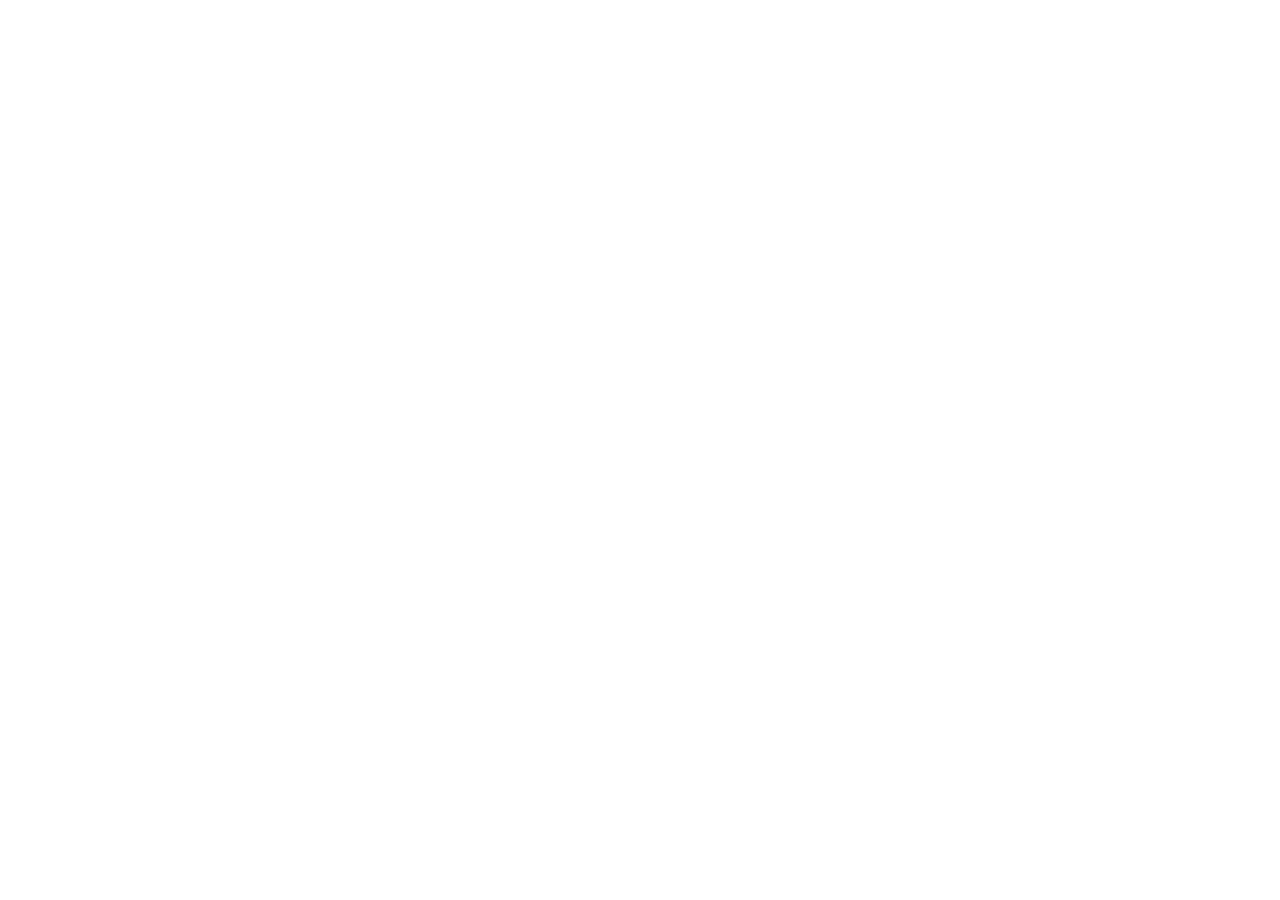
==== admin.html @ 758db46f "Create admin.html" ====
<!DOCTYPE html>
<html lang="zh-CN">
<head>
<meta charset="UTF-8">
<meta name="viewport" content="width=device-width, initial-scale=1">
<title>品牌管理端 · 品牌订货分销系统 · 峰欧服饰</title>
<link rel="icon" type="image/png" href="assets/img/logo.png">
<link rel="stylesheet" href="assets/css/xk.css?v=102">
</head>
<body>
<script src="assets/js/store.js?v=100"></script>
<script src="assets/js/ui.js?v=100"></script>
<script src="assets/js/admin.js?v=100"></script>
<script src="assets/js/admin2.js?v=101"></script>
</body>
</html>
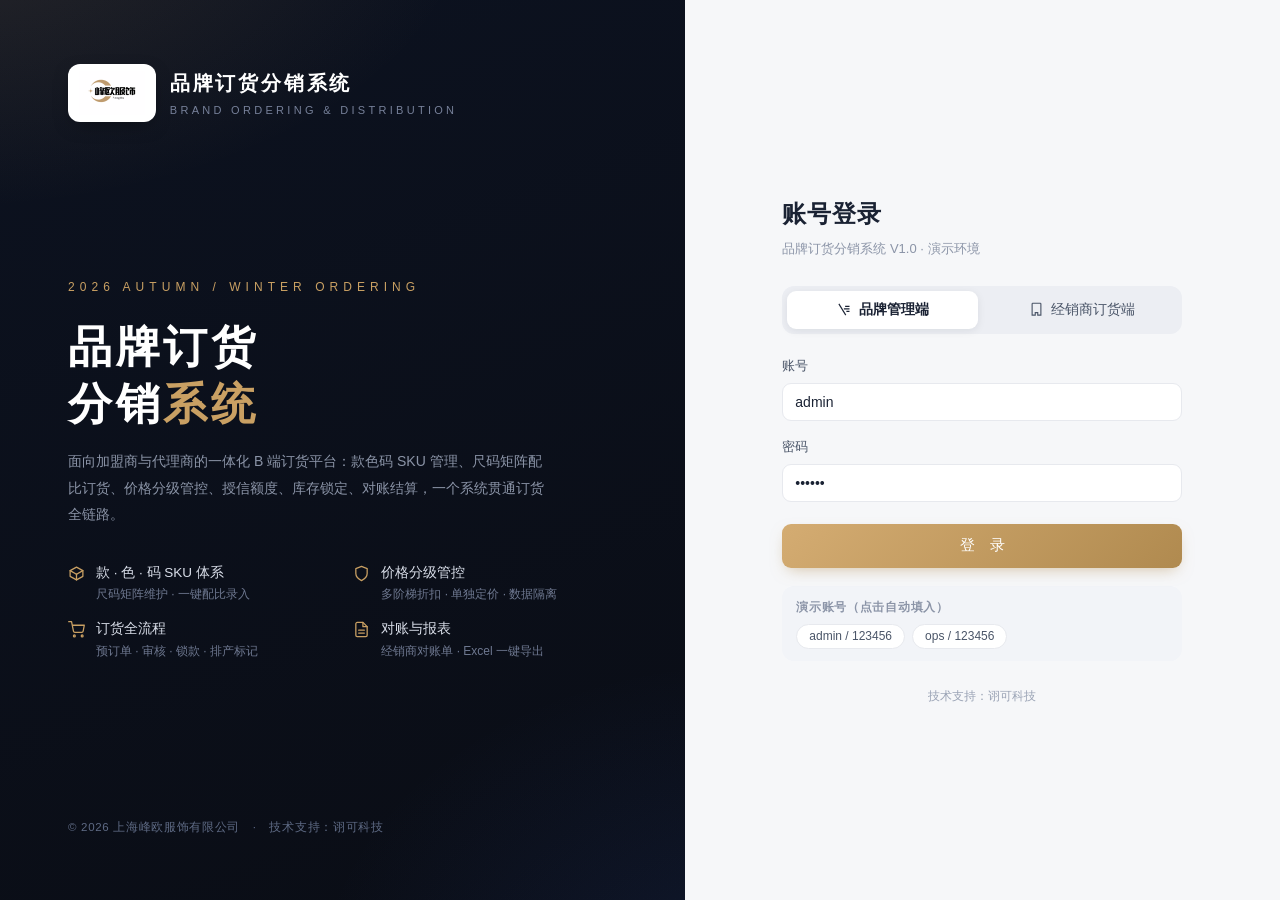
==== commit 991d0a63: "Update admin.html" ====
--- a/admin.html
+++ b/admin.html
@@ -9,7 +9,7 @@
 </head>
 <body>
 <script src="assets/js/store.js?v=100"></script>
-<script src="assets/js/ui.js?v=100"></script>
+<script src="assets/js/ui.js?v=110"></script>
 <script src="assets/js/admin.js?v=100"></script>
 <script src="assets/js/admin2.js?v=101"></script>
 </body>
--- a/assets/css/xk.css
+++ b/assets/css/xk.css
@@ -0,0 +1,350 @@
+/* ============================================================
+   品牌订货分销系统 · 设计系统
+   上海诩可科技有限公司 · 前端视觉规范（深墨蓝 × 香槟金）
+   ============================================================ */
+:root{
+  --bg:#F4F5F7; --card:#FFFFFF; --line:#E7E9EE; --line2:#EEF0F4;
+  --ink:#1A2233; --ink2:#4A5568; --mut:#8B94A7;
+  --navy:#0C121E; --navy2:#131B2B; --navy3:#1B2537; --navy-line:rgba(255,255,255,.07);
+  --gold:#B08A4F; --gold2:#C9A063; --gold-grad:linear-gradient(135deg,#D4AC72,#B08A4F);
+  --ok:#25966B; --ok-bg:#E8F6EF; --warn:#C97D15; --warn-bg:#FBF1E2;
+  --err:#CE4B3F; --err-bg:#FBEAE8; --info:#3B6BE8; --info-bg:#EAF0FE;
+  --purple:#7A5AF8; --purple-bg:#F0ECFE; --teal:#0E8F86; --teal-bg:#E4F5F4;
+  --shadow:0 1px 2px rgba(16,24,40,.05),0 10px 30px -14px rgba(16,24,40,.14);
+  --shadow-lg:0 20px 60px -18px rgba(10,16,30,.35);
+  --r:14px; --r2:10px;
+  --font:-apple-system,BlinkMacSystemFont,"PingFang SC","Hiragino Sans GB","Microsoft YaHei","Helvetica Neue",Arial,sans-serif;
+  --num:"DIN Alternate","Bahnschrift",-apple-system,"PingFang SC",sans-serif;
+}
+*{margin:0;padding:0;box-sizing:border-box}
+html,body{height:100%}
+body{font-family:var(--font);background:var(--bg);color:var(--ink);font-size:14px;line-height:1.6;-webkit-font-smoothing:antialiased}
+a{color:inherit;text-decoration:none}
+button{font-family:inherit;cursor:pointer;border:none;background:none}
+input,select,textarea{font-family:inherit;font-size:14px;color:var(--ink);outline:none}
+::-webkit-scrollbar{width:9px;height:9px}
+::-webkit-scrollbar-thumb{background:#C7CCD8;border-radius:9px;border:2px solid var(--bg)}
+::-webkit-scrollbar-track{background:transparent}
+.num{font-family:var(--num);letter-spacing:.02em}
+
+/* ============ 通用 ============ */
+.btn{display:inline-flex;align-items:center;gap:6px;padding:0 16px;height:36px;border-radius:9px;font-size:13.5px;font-weight:500;transition:.18s;white-space:nowrap;user-select:none}
+.btn svg{width:15px;height:15px}
+.btn-primary{background:var(--gold-grad);color:#fff;box-shadow:0 6px 16px -6px rgba(176,138,79,.55)}
+.btn-primary:hover{filter:brightness(1.07)}
+.btn-dark{background:var(--navy2);color:#E8ECF4}
+.btn-dark:hover{background:var(--navy3)}
+.btn-ghost{background:#fff;color:var(--ink2);border:1px solid var(--line)}
+.btn-ghost:hover{border-color:#C9CFDB;color:var(--ink)}
+.btn-danger{background:var(--err-bg);color:var(--err)}
+.btn-danger:hover{background:#F6D9D5}
+.btn-ok{background:var(--ok-bg);color:var(--ok)}
+.btn-sm{height:30px;padding:0 12px;font-size:12.5px;border-radius:7px}
+.btn-sm svg{width:13px;height:13px}
+.btn:disabled{opacity:.45;cursor:not-allowed}
+.btn-link{color:var(--gold);font-size:13px;padding:0 4px;height:auto}
+.btn-link:hover{text-decoration:underline}
+.icon{width:16px;height:16px;flex:none}
+
+.card{background:var(--card);border-radius:var(--r);box-shadow:var(--shadow);border:1px solid var(--line2)}
+.card-hd{display:flex;align-items:center;justify-content:space-between;padding:18px 22px 0}
+.card-title{font-size:15.5px;font-weight:600;letter-spacing:.02em;display:flex;align-items:center;gap:8px}
+.card-title::before{content:"";width:3.5px;height:15px;border-radius:3px;background:var(--gold-grad)}
+.card-sub{font-size:12.5px;color:var(--mut);margin-top:2px}
+
+.badge{display:inline-flex;align-items:center;gap:4px;padding:2px 9px;border-radius:99px;font-size:12px;font-weight:500;line-height:1.5}
+.b-ok{background:var(--ok-bg);color:var(--ok)} .b-warn{background:var(--warn-bg);color:var(--warn)}
+.b-err{background:var(--err-bg);color:var(--err)} .b-info{background:var(--info-bg);color:var(--info)}
+.b-navy{background:#E9EDF5;color:#3D4A66} .b-gold{background:#F7EEDF;color:#9A773C}
+.b-purple{background:var(--purple-bg);color:var(--purple)} .b-teal{background:var(--teal-bg);color:var(--teal)}
+.b-mut{background:#EFF1F5;color:var(--mut)}
+.dot{width:6px;height:6px;border-radius:99px;display:inline-block}
+
+.swatch{width:15px;height:15px;border-radius:5px;display:inline-block;border:1px solid rgba(0,0,0,.12);vertical-align:-3px;box-shadow:inset 0 0 0 1.5px #fff}
+
+/* ============ 表格 ============ */
+.table-wrap{overflow:auto;border-radius:0 0 var(--r) var(--r)}
+table.xk{width:100%;border-collapse:collapse;font-size:13.5px;min-width:720px}
+table.xk thead th{position:sticky;top:0;background:#F8F9FB;color:var(--mut);font-weight:500;font-size:12.5px;text-align:left;padding:11px 14px;border-bottom:1px solid var(--line);white-space:nowrap;z-index:1}
+table.xk tbody td{padding:12px 14px;border-bottom:1px solid var(--line2);color:var(--ink2);vertical-align:middle}
+table.xk tbody tr{transition:.12s}
+table.xk tbody tr:hover{background:#FAFBFD}
+table.xk tbody tr:last-child td{border-bottom:none}
+table.xk .strong{color:var(--ink);font-weight:500}
+.empty{padding:56px 0;text-align:center;color:var(--mut);font-size:13px}
+.empty svg{width:42px;height:42px;opacity:.3;margin-bottom:10px}
+
+.pager{display:flex;align-items:center;justify-content:flex-end;gap:10px;padding:12px 16px;font-size:12.5px;color:var(--mut)}
+.pager button{width:28px;height:28px;border-radius:7px;border:1px solid var(--line);background:#fff;color:var(--ink2);display:inline-flex;align-items:center;justify-content:center}
+.pager button:disabled{opacity:.4}
+.pager svg{width:14px;height:14px}
+
+/* ============ 表单 ============ */
+.field{margin-bottom:16px}
+.field>label{display:block;font-size:13px;color:var(--ink2);font-weight:500;margin-bottom:6px}
+.field>label .req{color:var(--err);margin-left:2px}
+.ipt,.sel,.ta{width:100%;height:38px;border:1px solid var(--line);border-radius:9px;padding:0 12px;background:#fff;transition:.15s}
+.ta{height:auto;padding:9px 12px;resize:vertical;min-height:76px}
+.ipt:focus,.sel:focus,.ta:focus{border-color:var(--gold2);box-shadow:0 0 0 3px rgba(201,160,99,.16)}
+.ipt:disabled,.sel:disabled{background:#F4F5F7;color:var(--mut)}
+.field .help{font-size:12px;color:var(--mut);margin-top:4px}
+.field.err .ipt,.field.err .sel{border-color:var(--err)}
+.field .err-msg{font-size:12px;color:var(--err);margin-top:4px;display:none}
+.field.err .err-msg{display:block}
+.form-grid{display:grid;grid-template-columns:1fr 1fr;gap:0 18px}
+.form-grid .full{grid-column:1/-1}
+
+/* ============ 布局（管理端） ============ */
+.app{display:flex;min-height:100vh}
+.side{width:232px;background:linear-gradient(180deg,var(--navy) 0%,#0A0F19 100%);color:#B9C2D4;display:flex;flex-direction:column;position:fixed;top:0;bottom:0;left:0;z-index:50}
+.side-logo{display:flex;align-items:center;gap:11px;padding:22px 20px 18px;border-bottom:1px solid var(--navy-line)}
+.side-logo .mark{width:38px;height:38px;border-radius:11px;background:var(--gold-grad);display:flex;align-items:center;justify-content:center;font-weight:700;color:#fff;font-size:15px;letter-spacing:.02em;box-shadow:0 6px 18px -6px rgba(201,160,99,.6)}
+.side-logo .t1{color:#F2EDE3;font-size:15px;font-weight:600;letter-spacing:.06em}
+.side-logo .t2{font-size:10.5px;color:#77819A;letter-spacing:.14em;margin-top:1px}
+.nav{flex:1;overflow-y:auto;padding:14px 12px}
+.nav-group{font-size:11px;color:#5E6A84;letter-spacing:.18em;padding:14px 12px 7px}
+.nav-item{display:flex;align-items:center;gap:10px;padding:9.5px 12px;border-radius:9px;font-size:13.5px;color:#AAB4C8;cursor:pointer;transition:.15s;margin-bottom:2px;position:relative}
+.nav-item svg{width:16.5px;height:16.5px;opacity:.85}
+.nav-item:hover{color:#fff;background:rgba(255,255,255,.05)}
+.nav-item.on{color:#F5E9D5;background:linear-gradient(90deg,rgba(201,160,99,.22),rgba(201,160,99,.05));font-weight:500}
+.nav-item.on::before{content:"";position:absolute;left:-12px;top:8px;bottom:8px;width:3px;border-radius:0 3px 3px 0;background:var(--gold-grad)}
+.nav-item .cnt{margin-left:auto;background:var(--gold);color:#fff;font-size:11px;padding:0 7px;border-radius:99px;line-height:17px}
+.side-user{border-top:1px solid var(--navy-line);padding:14px 16px;display:flex;align-items:center;gap:10px}
+.side-user .av{width:34px;height:34px;border-radius:99px;background:linear-gradient(135deg,#232E44,#1A2436);border:1px solid rgba(201,160,99,.4);display:flex;align-items:center;justify-content:center;color:var(--gold2);font-size:13px;font-weight:600}
+.side-user .n{color:#E6EAF2;font-size:13px;font-weight:500}
+.side-user .r{font-size:11px;color:#77819A}
+.side-user .out{margin-left:auto;color:#77819A;width:30px;height:30px;border-radius:8px;display:flex;align-items:center;justify-content:center}
+.side-user .out:hover{color:#F3D9AE;background:rgba(255,255,255,.06)}
+
+.main{flex:1;margin-left:232px;display:flex;flex-direction:column;min-width:0}
+.topbar{height:62px;background:rgba(255,255,255,.85);backdrop-filter:blur(10px);border-bottom:1px solid var(--line);display:flex;align-items:center;padding:0 26px;gap:14px;position:sticky;top:0;z-index:40}
+.crumb{font-size:15px;font-weight:600;color:var(--ink);letter-spacing:.02em}
+.crumb small{color:var(--mut);font-weight:400;font-size:12.5px;margin-left:10px}
+.topbar .right{margin-left:auto;display:flex;align-items:center;gap:10px}
+.top-date{font-size:12.5px;color:var(--mut)}
+.bell{position:relative;width:36px;height:36px;border-radius:10px;border:1px solid var(--line);background:#fff;display:flex;align-items:center;justify-content:center;color:var(--ink2)}
+.bell:hover{border-color:#C9CFDB}
+.bell .n{position:absolute;top:-5px;right:-5px;background:var(--err);color:#fff;font-size:10.5px;min-width:17px;height:17px;border-radius:99px;display:flex;align-items:center;justify-content:center;padding:0 4px;border:2px solid #fff}
+.bell-menu{position:absolute;right:0;top:44px;width:280px;background:#fff;border-radius:12px;box-shadow:var(--shadow-lg);border:1px solid var(--line);padding:8px;display:none;text-align:left}
+.bell-menu.open{display:block}
+.bell-menu .bi{display:flex;align-items:center;gap:9px;padding:9px 11px;border-radius:8px;font-size:13px;color:var(--ink2);width:100%;text-align:left}
+.bell-menu .bi:hover{background:#F6F7FA;color:var(--ink)}
+.content{flex:1;padding:24px 26px 0;max-width:1460px;width:100%;margin:0 auto}
+.page-foot{padding:26px 26px 22px;text-align:center;color:#9AA3B5;font-size:12px;letter-spacing:.03em}
+.page-foot b{color:#8B94A7;font-weight:500}
+.page-foot .gold{color:var(--gold)}
+
+/* ============ 工作台 ============ */
+.kpis{display:grid;grid-template-columns:repeat(4,1fr);gap:16px;margin-bottom:18px}
+.kpi{background:var(--card);border-radius:var(--r);border:1px solid var(--line2);box-shadow:var(--shadow);padding:18px 20px;position:relative;overflow:hidden}
+.kpi::after{content:"";position:absolute;right:-24px;top:-24px;width:96px;height:96px;border-radius:99px;background:radial-gradient(circle,rgba(201,160,99,.10),transparent 70%)}
+.kpi .lb{font-size:12.5px;color:var(--mut);display:flex;align-items:center;gap:7px}
+.kpi .lb svg{width:15px;height:15px;color:var(--gold)}
+.kpi .v{font-size:26px;font-weight:600;margin-top:8px;letter-spacing:.01em}
+.kpi .v small{font-size:13px;color:var(--mut);font-weight:400;margin-left:3px}
+.kpi .delta{font-size:12px;margin-top:5px;color:var(--mut)}
+.kpi .delta b{font-weight:500}
+.kpi .delta .up{color:var(--ok)} .kpi .delta .dn{color:var(--err)}
+.grid-2{display:grid;grid-template-columns:1.6fr 1fr;gap:16px;margin-bottom:16px}
+.grid-2b{display:grid;grid-template-columns:1fr 1fr;gap:16px;margin-bottom:16px}
+.panel-body{padding:16px 22px 20px}
+
+.hbar{display:flex;align-items:center;gap:12px;margin:11px 0}
+.hbar .lb{width:118px;font-size:12.5px;color:var(--ink2);white-space:nowrap;overflow:hidden;text-overflow:ellipsis;flex:none}
+.hbar .track{flex:1;height:9px;border-radius:99px;background:#F0F1F5;overflow:hidden}
+.hbar .fill{height:100%;border-radius:99px;background:linear-gradient(90deg,#D4AC72,#B08A4F);min-width:4px}
+.hbar .v{width:96px;text-align:right;font-size:12.5px;color:var(--ink2);flex:none;font-family:var(--num)}
+.legend{display:flex;flex-wrap:wrap;gap:8px 16px;font-size:12px;color:var(--ink2)}
+.legend i{width:9px;height:9px;border-radius:3px;display:inline-block;margin-right:5px}
+
+/* ============ Tabs / 工具条 ============ */
+.tabs{display:flex;gap:4px;border-bottom:1px solid var(--line);margin-bottom:18px;overflow-x:auto}
+.tab{padding:9px 16px;font-size:13.5px;color:var(--mut);border-bottom:2px solid transparent;cursor:pointer;white-space:nowrap;display:flex;gap:6px;align-items:center}
+.tab:hover{color:var(--ink2)}
+.tab.on{color:var(--ink);font-weight:600;border-bottom-color:var(--gold)}
+.tab .cnt{background:#EFF1F5;color:var(--mut);font-size:11.5px;padding:0 7px;border-radius:99px;line-height:17px}
+.tab.on .cnt{background:#F3E9D8;color:#9A773C}
+.toolbar{display:flex;align-items:center;gap:10px;flex-wrap:wrap;margin-bottom:16px}
+.toolbar .sp{flex:1}
+.search-box{display:flex;align-items:center;gap:8px;height:36px;padding:0 12px;border:1px solid var(--line);border-radius:9px;background:#fff;width:240px}
+.search-box:focus-within{border-color:var(--gold2);box-shadow:0 0 0 3px rgba(201,160,99,.14)}
+.search-box svg{width:15px;height:15px;color:var(--mut)}
+.search-box input{border:none;flex:1;min-width:0;font-size:13px}
+.filters .sel{width:auto;min-width:120px;height:36px}
+
+/* ============ 弹窗 / 抽屉 ============ */
+.mask{position:fixed;inset:0;background:rgba(12,18,30,.45);backdrop-filter:blur(3px);z-index:100;display:flex;align-items:center;justify-content:center;animation:fade .18s}
+@keyframes fade{from{opacity:0}}
+@keyframes pop{from{opacity:0;transform:translateY(14px) scale(.98)}}
+.modal{background:#fff;border-radius:16px;box-shadow:var(--shadow-lg);width:560px;max-width:94vw;max-height:88vh;display:flex;flex-direction:column;animation:pop .22s}
+.modal.wide{width:860px}
+.modal-hd{display:flex;align-items:center;justify-content:space-between;padding:18px 22px;border-bottom:1px solid var(--line2)}
+.modal-hd .t{font-size:16px;font-weight:600;letter-spacing:.02em}
+.modal-hd .x{width:30px;height:30px;border-radius:8px;display:flex;align-items:center;justify-content:center;color:var(--mut)}
+.modal-hd .x:hover{background:#F2F3F6;color:var(--ink)}
+.modal-bd{padding:20px 22px;overflow-y:auto}
+.modal-ft{padding:14px 22px;border-top:1px solid var(--line2);display:flex;justify-content:flex-end;gap:10px}
+.drawer-mask{position:fixed;inset:0;background:rgba(12,18,30,.42);backdrop-filter:blur(2px);z-index:100}
+.drawer{position:fixed;top:0;right:0;bottom:0;width:720px;max-width:94vw;background:#fff;box-shadow:var(--shadow-lg);z-index:101;display:flex;flex-direction:column;animation:slidein .25s cubic-bezier(.2,.7,.3,1)}
+@keyframes slidein{from{transform:translateX(60px);opacity:0}}
+.drawer-hd{display:flex;align-items:center;gap:12px;padding:18px 24px;border-bottom:1px solid var(--line2)}
+.drawer-hd .t{font-size:16.5px;font-weight:600;flex:1}
+.drawer-bd{flex:1;overflow-y:auto;padding:22px 24px}
+.drawer-ft{padding:14px 24px;border-top:1px solid var(--line2);display:flex;gap:10px;justify-content:flex-end;background:#FAFBFD}
+
+/* toast */
+.toasts{position:fixed;top:22px;left:50%;transform:translateX(-50%);z-index:300;display:flex;flex-direction:column;gap:10px;align-items:center}
+.toast{display:flex;align-items:center;gap:9px;background:#141B2B;color:#EDEFF5;font-size:13.5px;padding:11px 18px;border-radius:11px;box-shadow:var(--shadow-lg);animation:pop .2s;max-width:76vw}
+.toast svg{width:16px;height:16px}
+.toast.ok svg{color:#6BCB95}.toast.err svg{color:#F0958B}.toast.warn svg{color:#EBBA6F}
+
+/* ============ 描述列表 / 时间线 ============ */
+.desc{display:grid;grid-template-columns:repeat(2,1fr);gap:0;border:1px solid var(--line2);border-radius:12px;overflow:hidden;margin-bottom:18px}
+.desc .d{padding:11px 16px;border-bottom:1px solid var(--line2);background:#FAFBFD;font-size:13px}
+.desc .d:nth-child(4n+1),.desc .d:nth-child(4n+2){border-right:1px solid var(--line2)}
+.desc .d b{display:block;font-size:11.5px;color:var(--mut);font-weight:400;margin-bottom:2px}
+.desc .d span{color:var(--ink);font-weight:500}
+.tl{position:relative;padding-left:22px}
+.tl::before{content:"";position:absolute;left:5px;top:6px;bottom:6px;width:2px;background:var(--line)}
+.tl-i{position:relative;padding:0 0 18px}
+.tl-i::before{content:"";position:absolute;left:-22px;top:5px;width:12px;height:12px;border-radius:99px;background:#fff;border:3px solid #D4DAE5}
+.tl-i.on::before{border-color:var(--gold2);box-shadow:0 0 0 4px rgba(201,160,99,.18)}
+.tl-i .t{font-size:13px;font-weight:600;color:var(--ink)}
+.tl-i .s{font-size:12px;color:var(--mut)}
+
+/* ============ 尺码矩阵 ============ */
+.matrix{border:1px solid var(--line);border-radius:12px;overflow:auto}
+table.mx{border-collapse:collapse;width:100%;font-size:13px;min-width:560px}
+table.mx th{background:#F8F9FB;padding:9px 12px;font-size:12.5px;color:var(--mut);font-weight:500;border-bottom:1px solid var(--line);white-space:nowrap}
+table.mx td{padding:7px 10px;border-bottom:1px solid var(--line2);text-align:center}
+table.mx tr:last-child td{border-bottom:none}
+table.mx td input{width:62px;height:34px;border:1px solid var(--line);border-radius:8px;text-align:center;font-family:var(--num);font-size:13.5px}
+table.mx td input:focus{border-color:var(--gold2);box-shadow:0 0 0 3px rgba(201,160,99,.15)}
+table.mx .rowh{display:flex;align-items:center;gap:8px;text-align:left;white-space:nowrap;font-weight:500;color:var(--ink)}
+table.mx .tot{font-family:var(--num);color:var(--ink);font-weight:600}
+.mx-foot{display:flex;align-items:center;gap:14px;padding:13px 16px;background:#FAFBFD;border-top:1px solid var(--line2);flex-wrap:wrap}
+.mx-foot .sum{font-size:14px;color:var(--ink2)}
+.mx-foot .sum b{font-family:var(--num);font-size:19px;color:var(--ink);margin:0 3px}
+.mx-foot .sum.gold b{color:var(--gold)}
+
+/* ============ 经销商端 ============ */
+.d-header{position:sticky;top:0;z-index:60;background:rgba(255,255,255,.92);backdrop-filter:blur(12px);border-bottom:1px solid var(--line)}
+.d-top{max-width:1280px;margin:0 auto;display:flex;align-items:center;gap:26px;padding:0 24px;height:66px}
+.d-brand{display:flex;align-items:center;gap:11px}
+.d-brand .mark{width:40px;height:40px;border-radius:12px;background:var(--navy);color:var(--gold2);display:flex;align-items:center;justify-content:center;font-weight:700;font-size:14px;letter-spacing:.03em;border:1px solid rgba(201,160,99,.45)}
+.d-brand .t1{font-size:16px;font-weight:700;letter-spacing:.1em;color:var(--ink)}
+.d-brand .t2{font-size:10.5px;color:var(--mut);letter-spacing:.22em}
+.d-nav{display:flex;gap:4px;flex:1}
+.d-nav a{padding:8px 15px;border-radius:9px;font-size:13.5px;color:var(--ink2)}
+.d-nav a:hover{color:var(--ink);background:#F2F3F6}
+.d-nav a.on{color:#8F6C33;background:#F5EDDE;font-weight:600}
+.d-me{display:flex;align-items:center;gap:10px}
+.d-me .lvl{font-size:12px;padding:3px 10px;border-radius:99px;background:var(--gold-grad);color:#fff}
+.d-cart{position:relative;width:40px;height:40px;border-radius:11px;background:var(--navy);color:#F0E4CC;display:flex;align-items:center;justify-content:center}
+.d-cart .n{position:absolute;top:-6px;right:-6px;background:var(--err);color:#fff;font-size:10.5px;min-width:18px;height:18px;border-radius:99px;display:flex;align-items:center;justify-content:center;border:2px solid #fff}
+.d-body{max-width:1280px;margin:0 auto;padding:22px 24px 40px;min-height:calc(100vh - 200px)}
+.d-foot{background:var(--navy);color:#77819A;text-align:center;padding:26px 20px;font-size:12px;letter-spacing:.04em}
+.d-foot .gold{color:var(--gold2)}
+
+.hero{position:relative;border-radius:18px;overflow:hidden;background:linear-gradient(115deg,#0C121E 0%,#182338 55%,#2A3448 100%);color:#fff;padding:46px 48px;margin-bottom:22px}
+.hero::before{content:"";position:absolute;right:-80px;top:-120px;width:420px;height:420px;border-radius:99px;background:radial-gradient(circle,rgba(201,160,99,.28),transparent 65%)}
+.hero::after{content:"26AW";position:absolute;right:44px;bottom:18px;font-family:var(--num);font-size:74px;font-weight:700;color:rgba(255,255,255,.06);letter-spacing:.06em}
+.hero .k{font-size:11.5px;letter-spacing:.34em;color:var(--gold2);margin-bottom:12px}
+.hero h1{font-size:30px;font-weight:700;letter-spacing:.06em;margin-bottom:8px}
+.hero p{color:#B9C2D4;font-size:13.5px;max-width:560px}
+.hero .acts{margin-top:22px;display:flex;gap:12px}
+
+.mall-grid{display:grid;grid-template-columns:repeat(4,1fr);gap:18px}
+.goods{background:#fff;border-radius:14px;overflow:hidden;border:1px solid var(--line2);box-shadow:var(--shadow);transition:.2s;cursor:pointer;position:relative}
+.goods:hover{transform:translateY(-3px);box-shadow:0 4px 8px rgba(16,24,40,.06),0 18px 44px -16px rgba(16,24,40,.22)}
+.goods .pic{height:190px;position:relative;display:flex;align-items:flex-end;padding:14px}
+.goods .pic .wm{position:absolute;right:10px;top:8px;font-family:var(--num);font-size:26px;font-weight:700;color:rgba(255,255,255,.16);letter-spacing:.04em}
+.goods .pic .tagnew{position:absolute;left:12px;top:12px;background:rgba(255,255,255,.92);color:#8F6C33;font-size:11px;padding:2.5px 10px;border-radius:99px;font-weight:600;letter-spacing:.06em}
+.goods .pic .season{position:absolute;left:12px;bottom:12px;color:rgba(255,255,255,.85);font-size:11px;letter-spacing:.14em}
+.goods .bd{padding:13px 15px 15px}
+.goods .nm{font-size:14px;font-weight:600;color:var(--ink);overflow:hidden;text-overflow:ellipsis;white-space:nowrap}
+.goods .cd{font-size:11.5px;color:var(--mut);font-family:var(--num);margin:3px 0 9px;letter-spacing:.04em}
+.goods .sws{display:flex;gap:6px;margin-bottom:10px}
+.goods .pr{display:flex;align-items:baseline;gap:8px}
+.goods .pr .tag{font-size:11.5px;color:#B3BAC8;text-decoration:line-through}
+.goods .pr .sup{font-size:17px;font-weight:700;color:#8F6C33;font-family:var(--num)}
+.goods .pr .sup small{font-size:11px;font-weight:400}
+.goods .stock{position:absolute;right:12px;bottom:13px;font-size:11px;color:var(--mut)}
+
+.goods-detail{display:grid;grid-template-columns:400px 1fr;gap:26px;align-items:start}
+.gd-pic{height:460px;border-radius:16px;position:relative;display:flex;align-items:flex-end;padding:20px;box-shadow:var(--shadow)}
+.gd-info h1{font-size:22px;font-weight:700;margin:4px 0 6px}
+.gd-info .sub{color:var(--mut);font-size:13px;margin-bottom:16px}
+.price-row{display:flex;gap:26px;background:#FAF7F1;border:1px solid #EFE5D2;border-radius:12px;padding:14px 20px;margin-bottom:20px}
+.price-row b{display:block;font-size:11.5px;color:#9A773C;font-weight:500;margin-bottom:3px}
+.price-row .v{font-family:var(--num);font-size:22px;font-weight:700;color:#8F6C33}
+.price-row .v.mut{color:var(--ink2);text-decoration:line-through;font-size:17px}
+
+.mini-stats{display:grid;grid-template-columns:repeat(3,1fr);gap:14px;margin-bottom:18px}
+
+/* 进度条（授信） */
+.credit-bar{height:10px;border-radius:99px;background:#F0F1F5;overflow:hidden;margin:8px 0 6px}
+.credit-bar i{display:block;height:100%;border-radius:99px;background:linear-gradient(90deg,#D4AC72,#B08A4F)}
+
+/* ============ 登录页 ============ */
+.login{min-height:100vh;display:grid;grid-template-columns:1.15fr 1fr;background:#0A0E16}
+.login-v{position:relative;overflow:hidden;padding:64px 68px;display:flex;flex-direction:column;color:#fff;background:
+ radial-gradient(900px 500px at -10% -10%,rgba(201,160,99,.15),transparent 60%),
+ radial-gradient(800px 600px at 110% 110%,rgba(59,107,232,.12),transparent 55%),
+ linear-gradient(160deg,#0C1220,#0A0D15)}
+.login-v .brand{display:flex;align-items:center;gap:14px}
+.login-v .brand .mark{width:52px;height:52px;border-radius:15px;background:var(--gold-grad);display:flex;align-items:center;justify-content:center;font-weight:800;font-size:19px;color:#fff;letter-spacing:.02em;box-shadow:0 10px 30px -8px rgba(201,160,99,.5)}
+.login-v .brand .t1{font-size:20px;font-weight:700;letter-spacing:.14em}
+.login-v .brand .t2{font-size:11px;color:#77819A;letter-spacing:.3em;margin-top:3px}
+.login-v .hero-t{margin-top:auto;margin-bottom:auto}
+.login-v .hero-t .k{font-size:12px;letter-spacing:.42em;color:var(--gold2);margin-bottom:20px}
+.login-v .hero-t h1{font-size:44px;font-weight:700;letter-spacing:.08em;line-height:1.3}
+.login-v .hero-t h1 em{font-style:normal;color:var(--gold2)}
+.login-v .hero-t p{color:#8B94A7;font-size:14px;margin-top:16px;max-width:480px;line-height:1.9}
+.login-v .feats{display:grid;grid-template-columns:repeat(2,1fr);gap:14px 22px;margin-top:34px;max-width:560px}
+.login-v .ft{display:flex;gap:11px;align-items:flex-start}
+.login-v .ft svg{width:17px;height:17px;color:var(--gold2);margin-top:3px;flex:none}
+.login-v .ft .t{font-size:13.5px;color:#D9DEE9;font-weight:500}
+.login-v .ft .s{font-size:12px;color:#6E7890;margin-top:2px}
+.login-v .copyright{font-size:11.5px;color:#5E6A84;letter-spacing:.06em}
+.login-p{display:flex;align-items:center;justify-content:center;padding:48px 40px;background:#F6F7F9}
+.login-card{width:400px;max-width:100%}
+.login-card .t{font-size:24px;font-weight:700;letter-spacing:.04em}
+.login-card .s{color:var(--mut);font-size:13px;margin:6px 0 26px}
+.role-tabs{display:grid;grid-template-columns:1fr 1fr;gap:8px;background:#ECEEF3;padding:5px;border-radius:12px;margin-bottom:22px}
+.role-tab{height:38px;border-radius:9px;font-size:13.5px;color:var(--ink2);display:flex;align-items:center;justify-content:center;gap:7px;transition:.16s}
+.role-tab svg{width:15px;height:15px}
+.role-tab.on{background:#fff;color:var(--ink);font-weight:600;box-shadow:0 2px 8px rgba(16,24,40,.08)}
+.demo-acc{margin-top:18px;background:#F2F4F8;border-radius:12px;padding:12px 14px}
+.demo-acc .t{font-size:11.5px;color:var(--mut);margin-bottom:8px;letter-spacing:.06em}
+.demo-acc .chips{display:flex;flex-wrap:wrap;gap:7px}
+.chip{font-size:12px;padding:4.5px 12px;border-radius:99px;background:#fff;border:1px solid var(--line);color:var(--ink2);transition:.15s}
+.chip:hover{border-color:var(--gold2);color:#8F6C33;background:#FBF7EF}
+.login-foot{margin-top:26px;text-align:center;font-size:11.5px;color:#9AA3B5}
+
+/* ============ 杂项 ============ */
+.seg{display:inline-flex;background:#ECEEF3;border-radius:10px;padding:3px;gap:2px}
+.seg button{padding:5px 13px;border-radius:8px;font-size:12.5px;color:var(--ink2)}
+.seg button.on{background:#fff;font-weight:600;color:var(--ink);box-shadow:0 1px 4px rgba(16,24,40,.1)}
+.stat-row{display:flex;gap:12px;flex-wrap:wrap;margin-bottom:16px}
+.stat-pill{flex:1;min-width:150px;background:#fff;border:1px solid var(--line2);border-radius:12px;padding:13px 17px}
+.stat-pill b{display:block;font-size:11.5px;color:var(--mut);font-weight:400;margin-bottom:4px}
+.stat-pill .v{font-size:19px;font-weight:700;font-family:var(--num)}
+.stat-pill .v small{font-size:12px;color:var(--mut);font-weight:400}
+.notice{display:flex;gap:10px;padding:12px 16px;border-radius:11px;font-size:13px;margin-bottom:16px;align-items:flex-start}
+.notice svg{width:16px;height:16px;margin-top:2px;flex:none}
+.notice.info{background:var(--info-bg);color:#2C4FA8}
+.notice.warn{background:var(--warn-bg);color:#9A5E0D}
+.notice.ok{background:var(--ok-bg);color:#1D7351}
+.kv{display:flex;justify-content:space-between;padding:9px 0;border-bottom:1px dashed var(--line);font-size:13px}
+.kv:last-child{border-bottom:none}
+.kv b{color:var(--mut);font-weight:400}
+.kv span{color:var(--ink);font-weight:500}
+.fade-in{animation:fadein .3s}
+@keyframes fadein{from{opacity:0;transform:translateY(6px)}}
+/* ============ 品牌Logo（峰欧服饰） ============ */
+.logo-plate{background:#fff;border-radius:12px;padding:7px 11px;display:flex;align-items:center;box-shadow:0 6px 20px -8px rgba(0,0,0,.55);flex:none}
+.logo-plate img{display:block;height:100%;width:auto}
+.brand-img{height:42px;width:auto;display:block}
+.d-brand-sep{width:1px;height:30px;background:var(--line);margin:0 6px;flex:none}
+@media (max-width:1100px){.mall-grid{grid-template-columns:repeat(3,1fr)}.kpis{grid-template-columns:repeat(2,1fr)}.grid-2,.grid-2b{grid-template-columns:1fr}.goods-detail{grid-template-columns:1fr}}
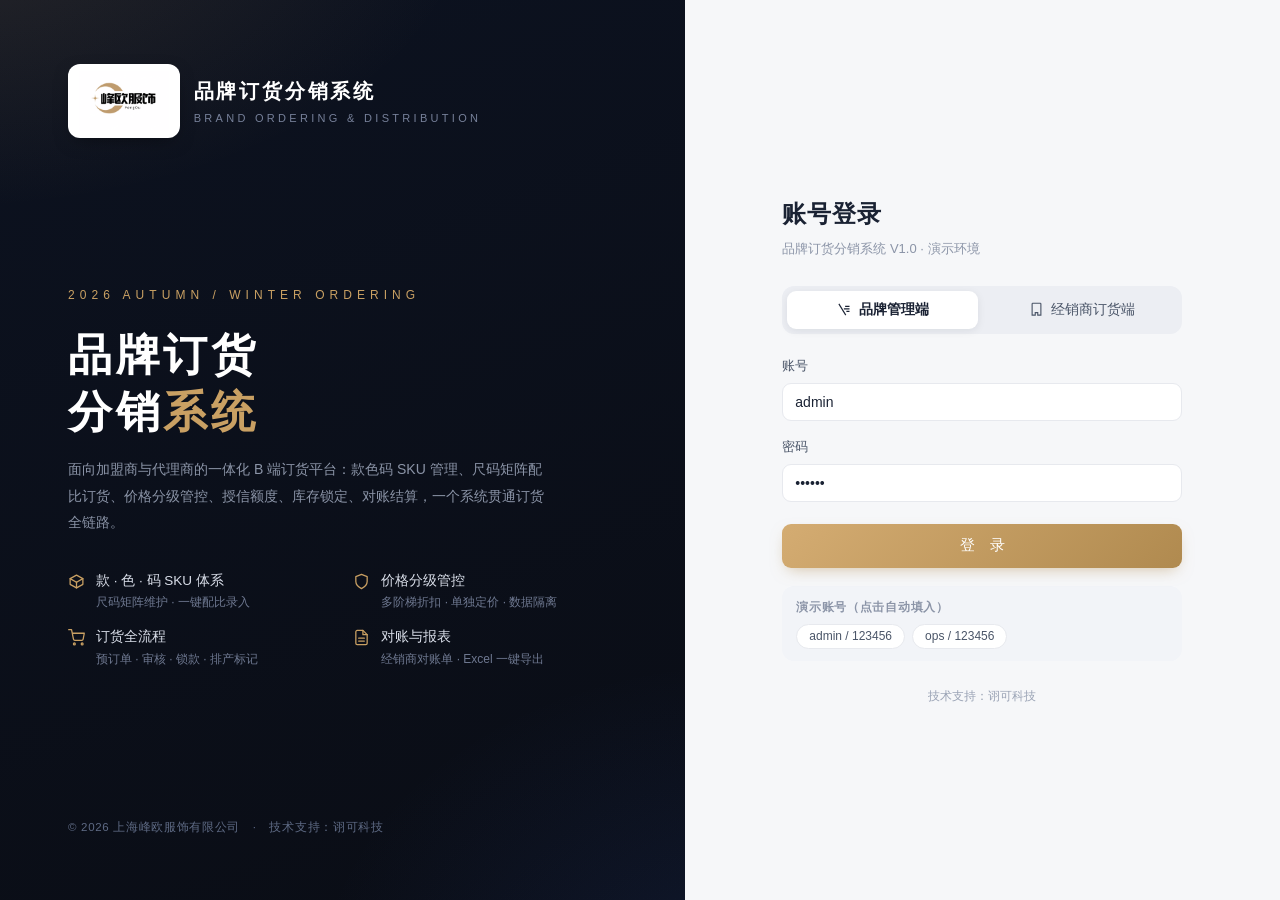
==== commit de4967a2: "Add files via upload" ====
--- a/admin.html
+++ b/admin.html
@@ -5,12 +5,12 @@
 <meta name="viewport" content="width=device-width, initial-scale=1">
 <title>品牌管理端 · 品牌订货分销系统 · 峰欧服饰</title>
 <link rel="icon" type="image/png" href="assets/img/logo.png">
-<link rel="stylesheet" href="assets/css/xk.css?v=102">
+<link rel="stylesheet" href="assets/css/xk.css?v=120">
 </head>
 <body>
 <script src="assets/js/store.js?v=100"></script>
 <script src="assets/js/ui.js?v=110"></script>
-<script src="assets/js/admin.js?v=100"></script>
+<script src="assets/js/admin.js?v=120"></script>
 <script src="assets/js/admin2.js?v=101"></script>
 </body>
 </html>
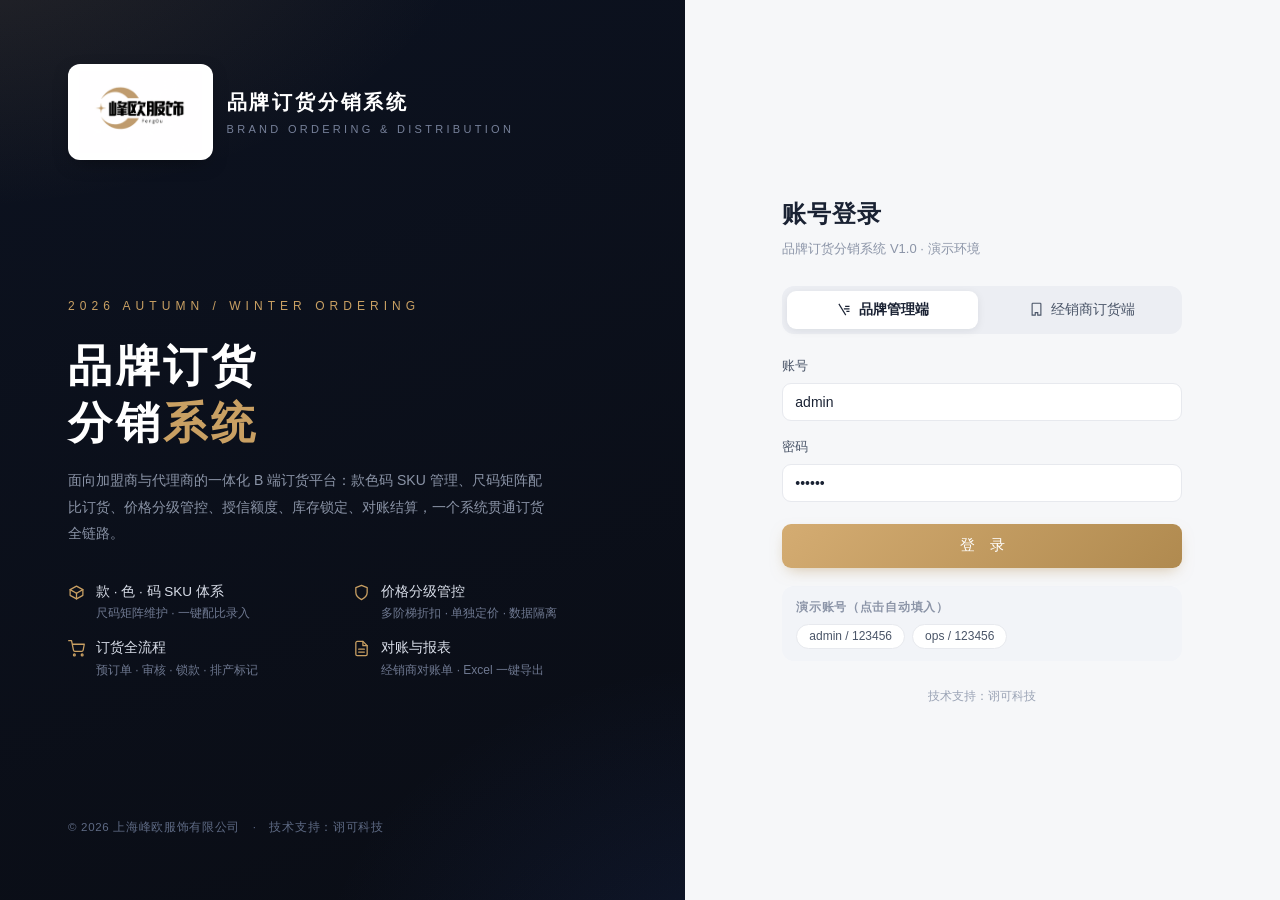
==== commit 3a88d8f4: "Add files via upload" ====
--- a/admin.html
+++ b/admin.html
@@ -4,13 +4,13 @@
 <meta charset="UTF-8">
 <meta name="viewport" content="width=device-width, initial-scale=1">
 <title>品牌管理端 · 品牌订货分销系统 · 峰欧服饰</title>
-<link rel="icon" type="image/png" href="assets/img/logo.png">
-<link rel="stylesheet" href="assets/css/xk.css?v=120">
+<link rel="icon" type="image/png" href="assets/img/logo.png?v=2026b">
+<link rel="stylesheet" href="assets/css/xk.css?v=130">
 </head>
 <body>
 <script src="assets/js/store.js?v=100"></script>
 <script src="assets/js/ui.js?v=110"></script>
-<script src="assets/js/admin.js?v=120"></script>
+<script src="assets/js/admin.js?v=130"></script>
 <script src="assets/js/admin2.js?v=101"></script>
 </body>
 </html>
--- a/assets/css/xk.css
+++ b/assets/css/xk.css
@@ -345,6 +345,10 @@
 /* ============ 品牌Logo（峰欧服饰） ============ */
 .logo-plate{background:#fff;border-radius:12px;padding:7px 11px;display:flex;align-items:center;box-shadow:0 6px 20px -8px rgba(0,0,0,.55);flex:none}
 .logo-plate img{display:block;height:100%;width:auto}
-.brand-img{height:42px;width:auto;display:block}
-.d-brand-sep{width:1px;height:30px;background:var(--line);margin:0 6px;flex:none}
+.side-brand{padding:20px 14px 14px;display:flex;flex-direction:column;align-items:center;gap:7px;border-bottom:1px solid var(--navy-line)}
+.side-brand .logo-plate{padding:6px 15px}
+.side-brand .t1{font-size:14px;color:#F2EDE3;font-weight:600;letter-spacing:.14em}
+.side-brand .t2{font-size:9.5px;color:#77819A;letter-spacing:.22em}
+.brand-img{height:50px;width:auto;display:block}
+.d-brand-sep{width:1px;height:34px;background:var(--line);margin:0 6px;flex:none}
 @media (max-width:1100px){.mall-grid{grid-template-columns:repeat(3,1fr)}.kpis{grid-template-columns:repeat(2,1fr)}.grid-2,.grid-2b{grid-template-columns:1fr}.goods-detail{grid-template-columns:1fr}}
